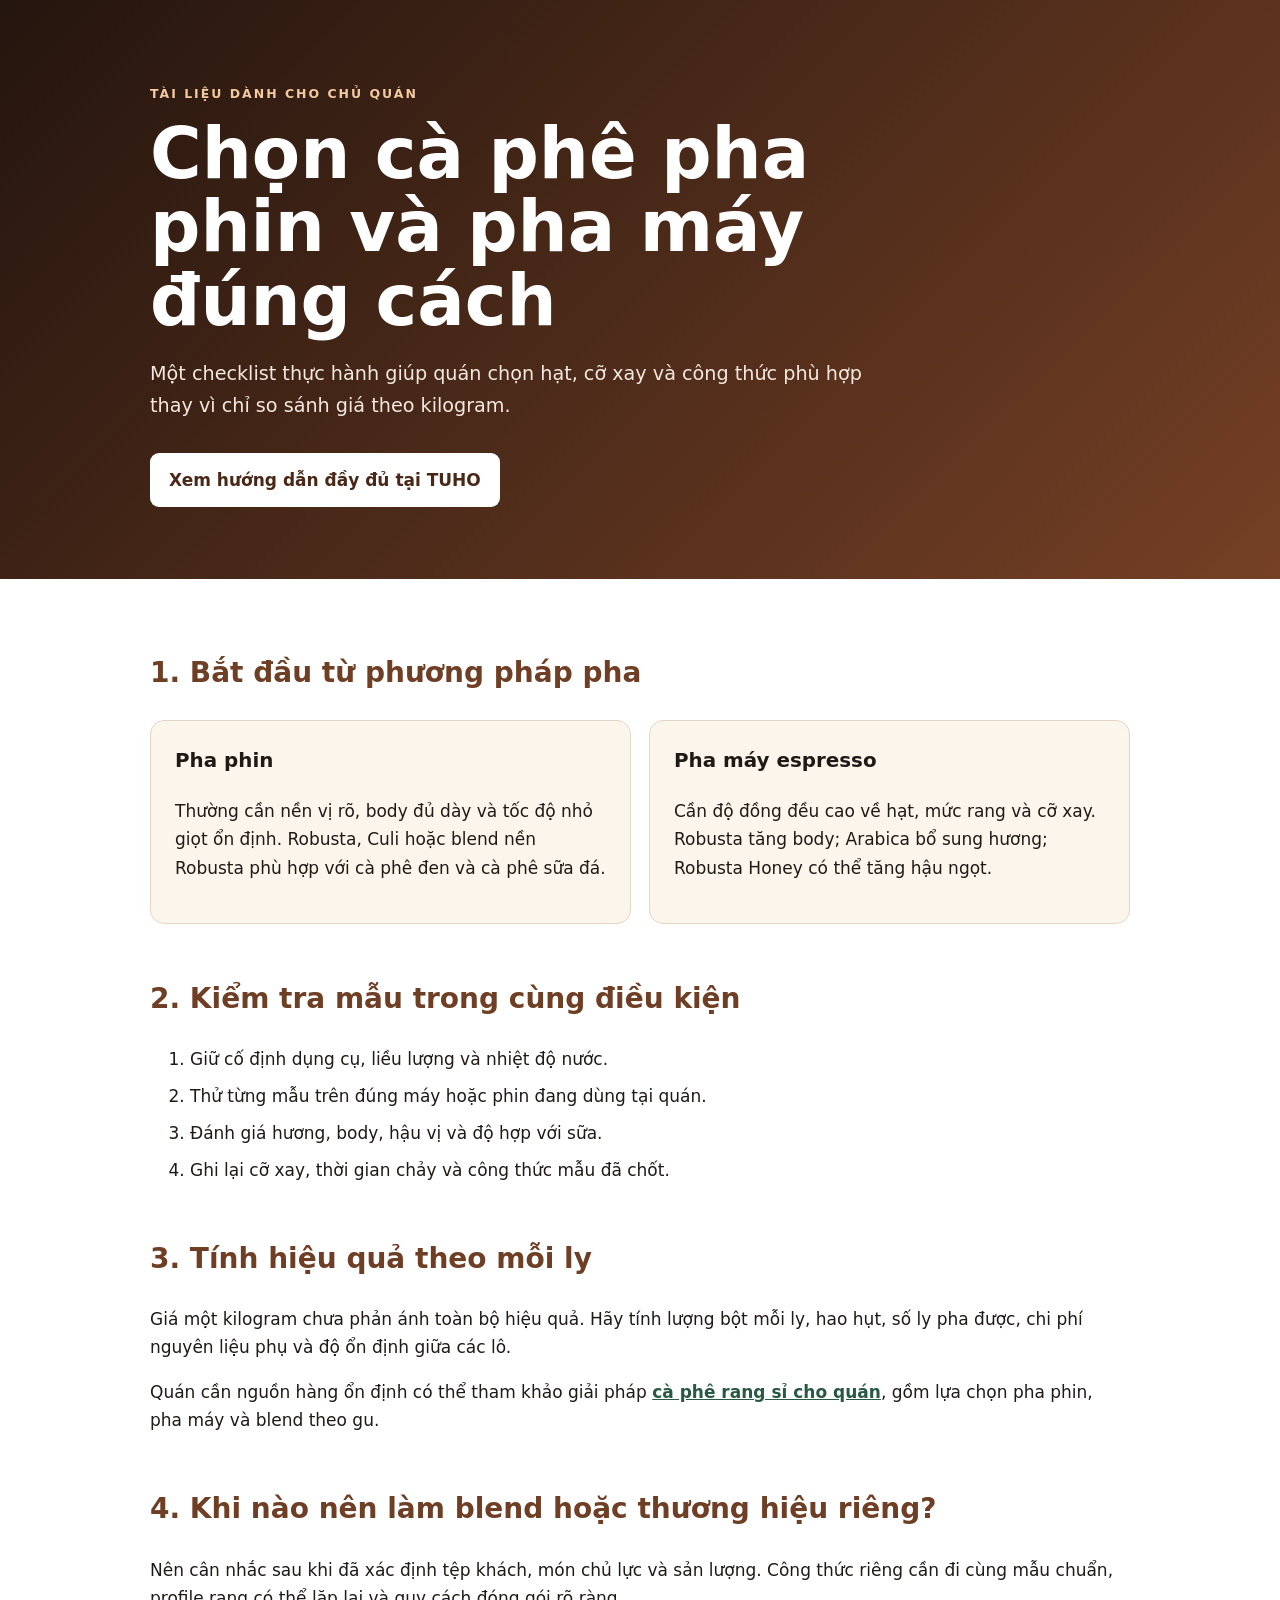
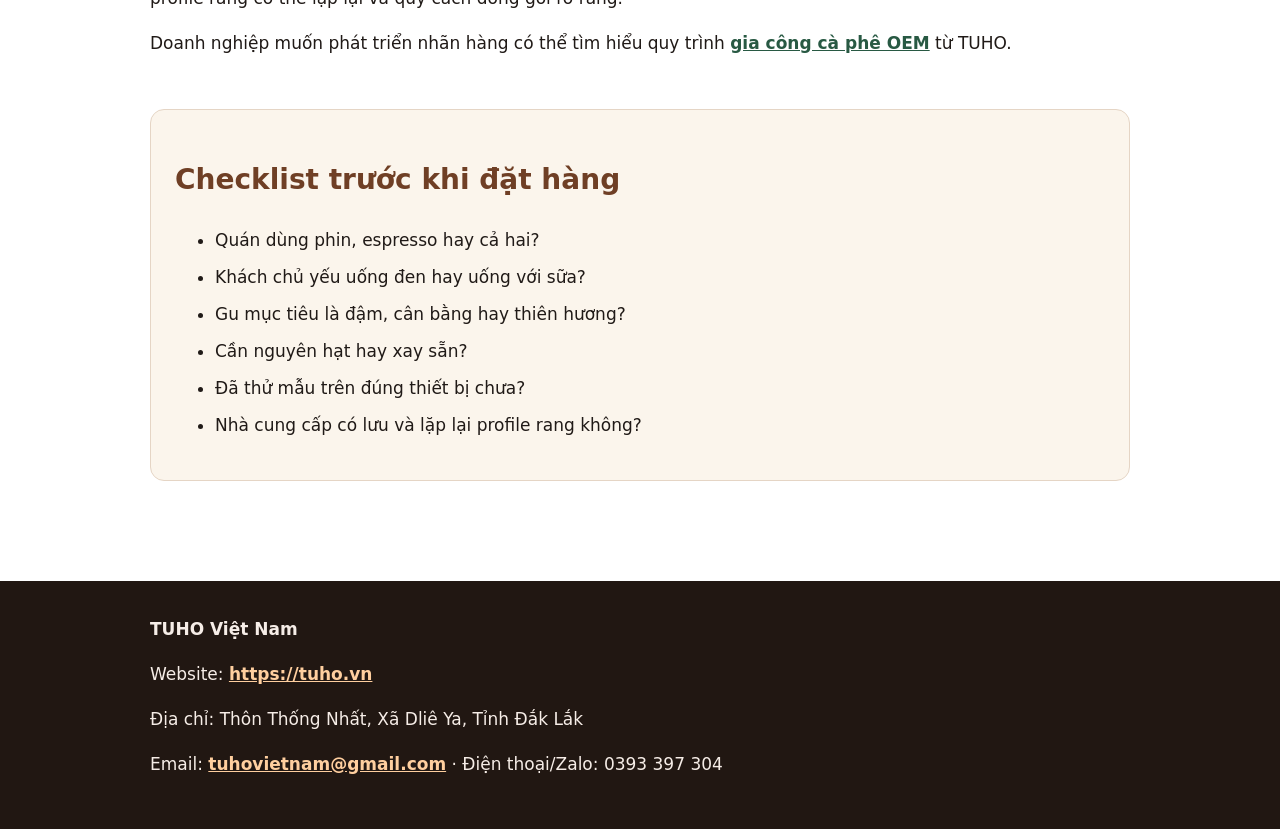
==== index.html @ 5c2663db "Publish TUHO coffee selection guide" ====
<!doctype html>
<html lang="vi">
<head>
  <meta charset="utf-8">
  <meta name="viewport" content="width=device-width,initial-scale=1">
  <title>Cẩm nang chọn cà phê cho quán | TUHO Việt Nam</title>
  <meta name="description" content="Checklist chọn cà phê pha phin, pha máy, tính giá vốn và kiểm tra mẫu dành cho chủ quán cà phê.">
  <link rel="canonical" href="https://tuandang99.github.io/tuho-coffee-guide/">
  <link rel="stylesheet" href="styles.css">
  <script type="application/ld+json">
  {
    "@context":"https://schema.org",
    "@type":"Article",
    "headline":"Cẩm nang chọn cà phê pha phin và pha máy cho quán",
    "author":{"@type":"Organization","name":"TUHO Việt Nam","url":"https://tuho.vn"},
    "publisher":{"@type":"Organization","name":"TUHO Việt Nam","url":"https://tuho.vn"},
    "mainEntityOfPage":"https://tuandang99.github.io/tuho-coffee-guide/",
    "inLanguage":"vi"
  }
  </script>
</head>
<body>
  <header class="hero">
    <div class="wrap">
      <p class="eyebrow">TÀI LIỆU DÀNH CHO CHỦ QUÁN</p>
      <h1>Chọn cà phê pha phin và pha máy đúng cách</h1>
      <p class="lead">Một checklist thực hành giúp quán chọn hạt, cỡ xay và công thức phù hợp thay vì chỉ so sánh giá theo kilogram.</p>
      <a class="button" href="https://tuho.vn/chon-ca-phe-pha-phin-pha-may">Xem hướng dẫn đầy đủ tại TUHO</a>
    </div>
  </header>

  <main class="wrap">
    <section>
      <h2>1. Bắt đầu từ phương pháp pha</h2>
      <div class="grid">
        <article class="card">
          <h3>Pha phin</h3>
          <p>Thường cần nền vị rõ, body đủ dày và tốc độ nhỏ giọt ổn định. Robusta, Culi hoặc blend nền Robusta phù hợp với cà phê đen và cà phê sữa đá.</p>
        </article>
        <article class="card">
          <h3>Pha máy espresso</h3>
          <p>Cần độ đồng đều cao về hạt, mức rang và cỡ xay. Robusta tăng body; Arabica bổ sung hương; Robusta Honey có thể tăng hậu ngọt.</p>
        </article>
      </div>
    </section>

    <section>
      <h2>2. Kiểm tra mẫu trong cùng điều kiện</h2>
      <ol class="steps">
        <li>Giữ cố định dụng cụ, liều lượng và nhiệt độ nước.</li>
        <li>Thử từng mẫu trên đúng máy hoặc phin đang dùng tại quán.</li>
        <li>Đánh giá hương, body, hậu vị và độ hợp với sữa.</li>
        <li>Ghi lại cỡ xay, thời gian chảy và công thức mẫu đã chốt.</li>
      </ol>
    </section>

    <section>
      <h2>3. Tính hiệu quả theo mỗi ly</h2>
      <p>Giá một kilogram chưa phản ánh toàn bộ hiệu quả. Hãy tính lượng bột mỗi ly, hao hụt, số ly pha được, chi phí nguyên liệu phụ và độ ổn định giữa các lô.</p>
      <p>Quán cần nguồn hàng ổn định có thể tham khảo giải pháp <a href="https://tuho.vn/ca-phe-rang-si-cho-quan">cà phê rang sỉ cho quán</a>, gồm lựa chọn pha phin, pha máy và blend theo gu.</p>
    </section>

    <section>
      <h2>4. Khi nào nên làm blend hoặc thương hiệu riêng?</h2>
      <p>Nên cân nhắc sau khi đã xác định tệp khách, món chủ lực và sản lượng. Công thức riêng cần đi cùng mẫu chuẩn, profile rang có thể lặp lại và quy cách đóng gói rõ ràng.</p>
      <p>Doanh nghiệp muốn phát triển nhãn hàng có thể tìm hiểu quy trình <a href="https://tuho.vn/gia-cong-oem-si-ca-phe-cho-quan">gia công cà phê OEM</a> từ TUHO.</p>
    </section>

    <section class="checklist">
      <h2>Checklist trước khi đặt hàng</h2>
      <ul>
        <li>Quán dùng phin, espresso hay cả hai?</li>
        <li>Khách chủ yếu uống đen hay uống với sữa?</li>
        <li>Gu mục tiêu là đậm, cân bằng hay thiên hương?</li>
        <li>Cần nguyên hạt hay xay sẵn?</li>
        <li>Đã thử mẫu trên đúng thiết bị chưa?</li>
        <li>Nhà cung cấp có lưu và lặp lại profile rang không?</li>
      </ul>
    </section>
  </main>

  <footer>
    <div class="wrap">
      <strong>TUHO Việt Nam</strong>
      <p>Website: <a href="https://tuho.vn">https://tuho.vn</a></p>
      <p>Địa chỉ: Thôn Thống Nhất, Xã Dliê Ya, Tỉnh Đắk Lắk</p>
      <p>Email: <a href="mailto:tuhovietnam@gmail.com">tuhovietnam@gmail.com</a> · Điện thoại/Zalo: 0393 397 304</p>
    </div>
  </footer>
</body>
</html>
---- styles.css ----
:root{--ink:#201a17;--coffee:#6f3f25;--cream:#fbf5ec;--line:#e5d5c5;--green:#285943}*{box-sizing:border-box}body{margin:0;color:var(--ink);background:#fff;font:17px/1.65 system-ui,-apple-system,"Segoe UI",sans-serif}.wrap{width:min(980px,calc(100% - 40px));margin:auto}.hero{padding:72px 0;background:linear-gradient(135deg,#24150e,#754025);color:#fff}.eyebrow{letter-spacing:.16em;font-size:.78rem;font-weight:800;color:#f3c99f}h1{max-width:760px;margin:.3rem 0 1rem;font-size:clamp(2.2rem,6vw,4.4rem);line-height:1.05}.lead{max-width:720px;font-size:1.2rem;color:#f5e9df}.button{display:inline-block;margin-top:12px;padding:13px 19px;border-radius:9px;background:#fff;color:#4a2818;text-decoration:none;font-weight:750}main{padding:48px 0}section{margin:0 0 52px}h2{font-size:1.75rem;color:var(--coffee)}h3{margin-top:0}.grid{display:grid;grid-template-columns:repeat(2,1fr);gap:18px}.card,.checklist{padding:24px;border:1px solid var(--line);border-radius:14px;background:var(--cream)}.steps li,.checklist li{margin:.55rem 0}a{color:var(--green);font-weight:650}footer{padding:34px 0;background:#211712;color:#f6ede7}footer a{color:#ffcf9f}@media(max-width:650px){.grid{grid-template-columns:1fr}.hero{padding:52px 0}.wrap{width:min(100% - 28px,980px)}}
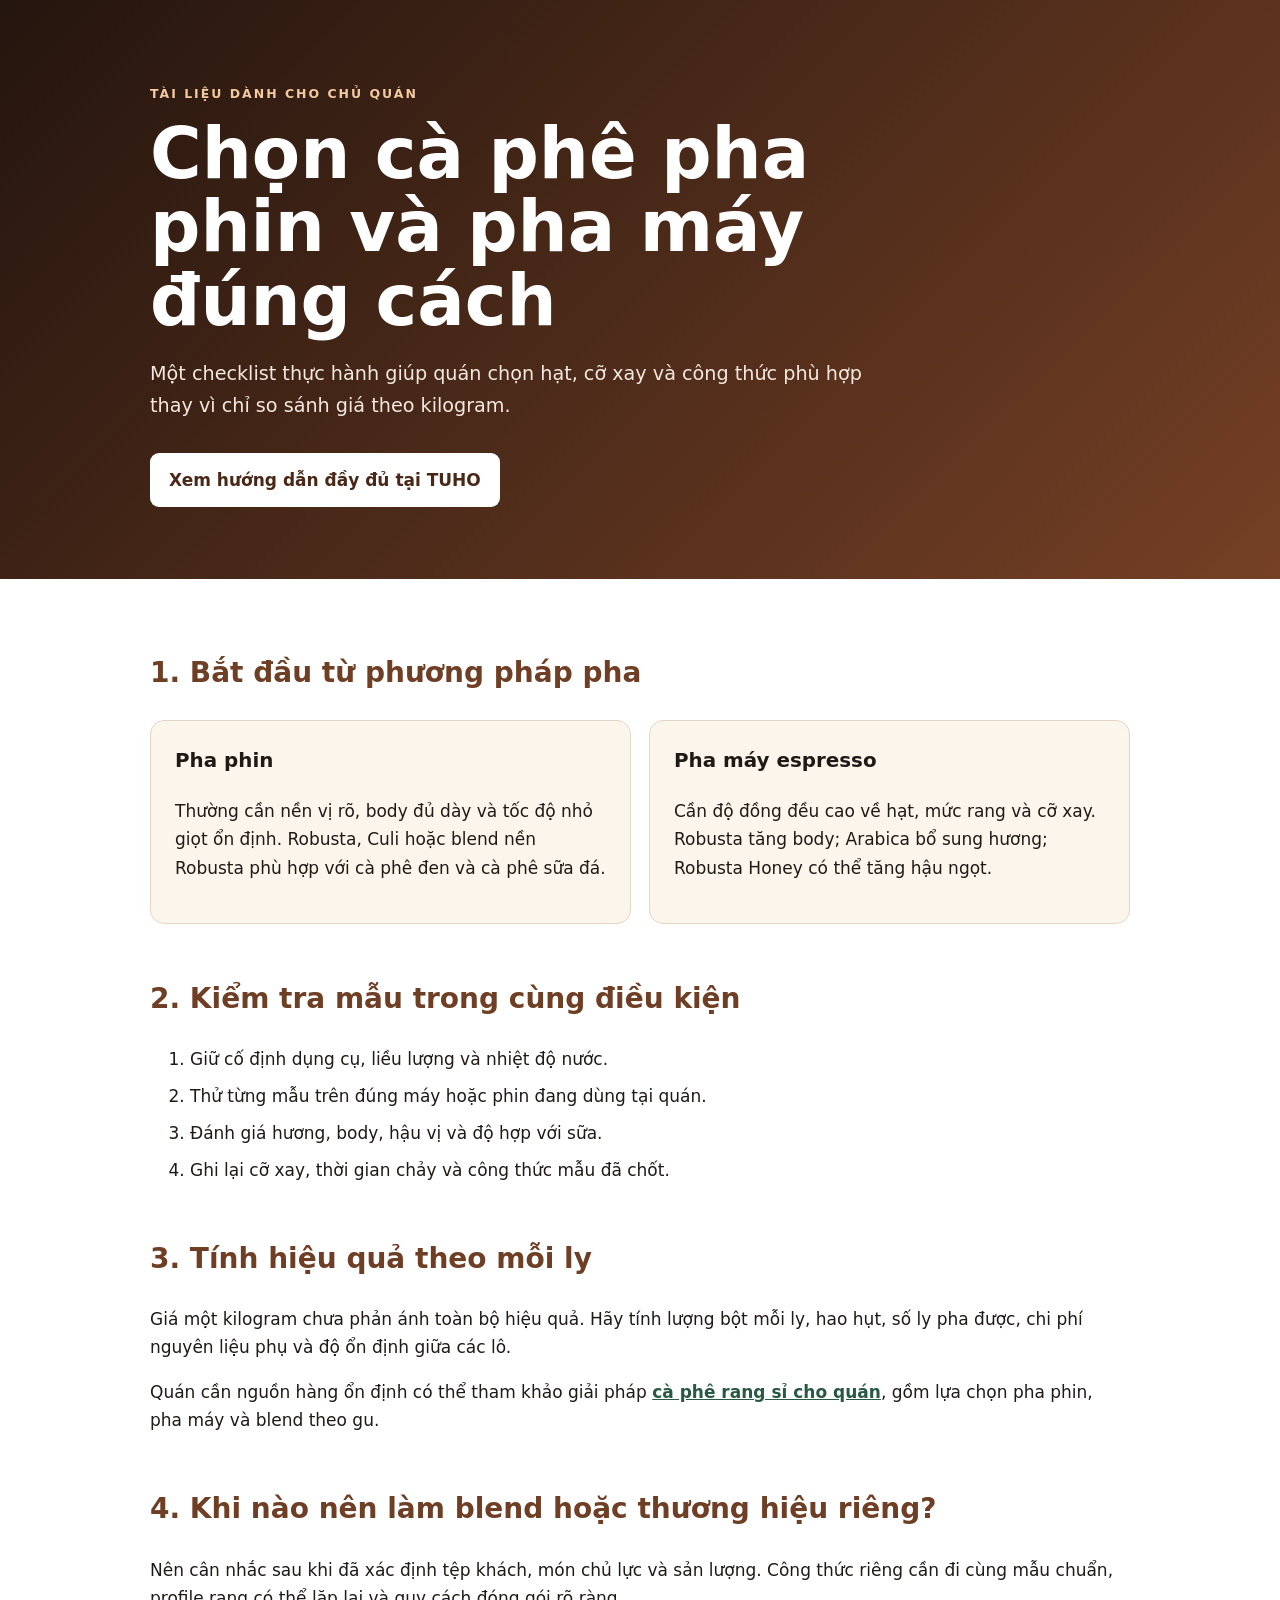
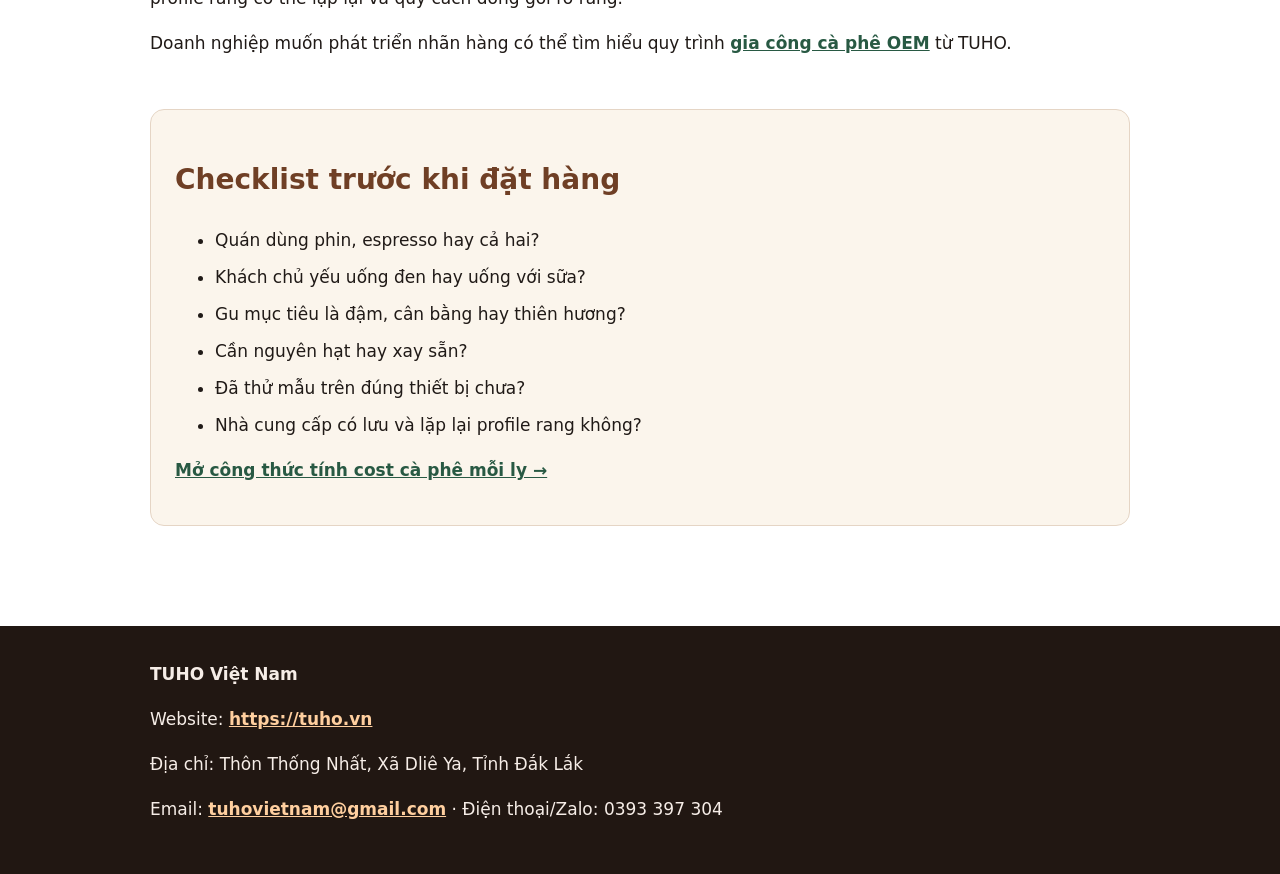
==== commit eeca39f0: "Add cost per cup guide" ====
--- a/index.html
+++ b/index.html
@@ -76,6 +76,7 @@
         <li>Đã thử mẫu trên đúng thiết bị chưa?</li>
         <li>Nhà cung cấp có lưu và lặp lại profile rang không?</li>
       </ul>
+      <p><a href="cost-moi-ly.html">Mở công thức tính cost cà phê mỗi ly →</a></p>
     </section>
   </main>
 
